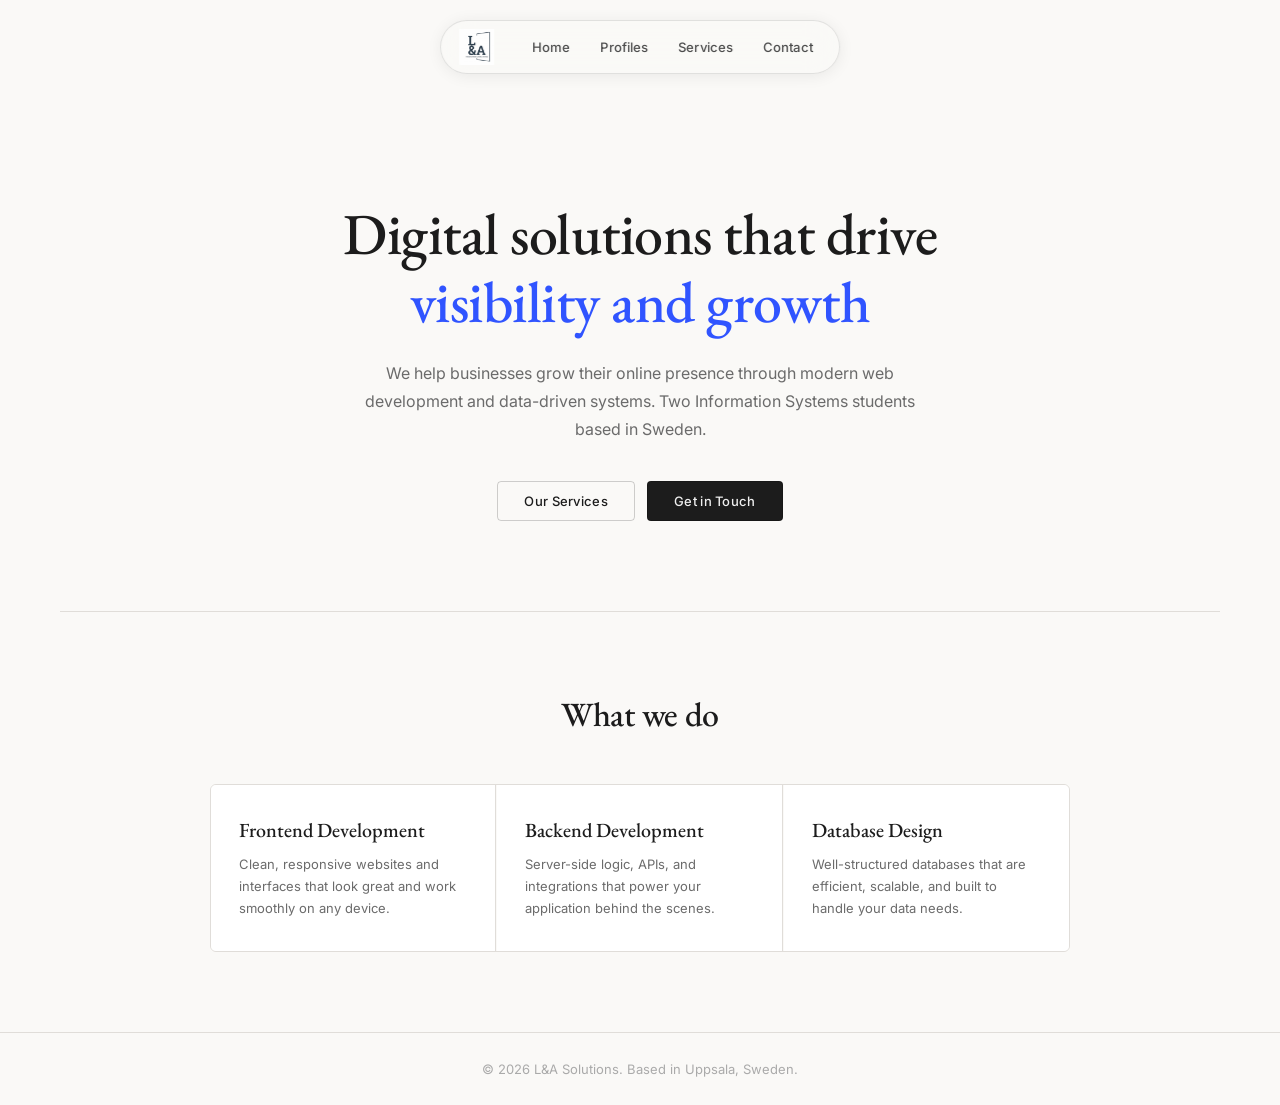
==== index.html @ 57d4ccfe "Moved to org" ====
<!DOCTYPE html>
<html lang="en">
<head>
    <meta charset="UTF-8">
    <meta name="viewport" content="width=device-width, initial-scale=1.0">
    <title>L&A Solutions</title>
    <link rel="stylesheet" href="style.css">
    <link rel="icon" type="image/png" href="favicon.png.png">
</head>
<body>

    <header>
        <div class="header-container">
            <a href="index.html" class="logo-link"><img src="logo.png" alt="L&A Solutions" class="logo"></a>
            <nav>
                <ul class="menu">
                    <li><a href="index.html">Home</a></li>
                    <li class="dropdown">
                        <a href="#">Profiles</a>
                        <ul class="dropdown-menu">
                            <li><a href="linus.html">Linus Kammonen</a></li>
                            <li><a href="alfred.html">Alfred Arvidsson</a></li>
                        </ul>
                    </li>
                    <li><a href="services.html">Services</a></li>
                    <li><a href="contact.html">Contact</a></li>
                </ul>
            </nav>
        </div>
    </header>

    <main>
        <div class="hero">
            <h1>Digital solutions that drive  <em>visibility and growth</em></h1>
            <p>
                We help businesses grow their online presence through modern web development and data-driven systems.
                Two Information Systems students based in Sweden.
            </p>
            <div class="hero-buttons">
                <a href="services.html" class="btn-primary">Our Services</a>
                <a href="contact.html" class="btn-secondary">Get in Touch</a>
            </div>
        </div>

        <hr class="section-divider">

        <section>
            <h2>What we do</h2>
            <div class="card-grid">
                <div class="card">
                    <h3>Frontend Development</h3>
                    <p>Clean, responsive websites and interfaces that look great and work smoothly on any device.</p>
                </div>
                <div class="card">
                    <h3>Backend Development</h3>
                    <p>Server-side logic, APIs, and integrations that power your application behind the scenes.</p>
                </div>
                <div class="card">
                    <h3>Database Design</h3>
                    <p>Well-structured databases that are efficient, scalable, and built to handle your data needs.</p>
                </div>
            </div>
        </section>
    </main>

    <footer>
        <p>&copy; 2026 L&A Solutions. Based in Uppsala, Sweden.</p>
    </footer>

</body>
</html>
---- style.css ----
@import url('https://fonts.googleapis.com/css2?family=EB+Garamond:ital,wght@0,400;0,500;0,600;1,400&family=Inter:wght@400;500;600&display=swap');

* {
    margin: 0;
    padding: 0;
    box-sizing: border-box;
}

body {
    font-family: 'Inter', sans-serif;
    background-color: #faf9f7;
    color: #1c1c1c;
}

/* ── HEADER ── */
header {
    position: fixed;
    top: 20px;
    left: 50%;
    transform: translateX(-50%);
    z-index: 100;
    width: auto;
}

.header-container {
    display: flex;
    align-items: center;
    gap: 24px;
    padding: 8px 12px 8px 18px;
    background: rgba(250, 249, 247, 0.85);
    backdrop-filter: blur(16px);
    -webkit-backdrop-filter: blur(16px);
    border: 1px solid rgba(0, 0, 0, 0.1);
    border-radius: 50px;
    box-shadow: 0 2px 16px rgba(0, 0, 0, 0.07);
}

.logo-link {
    display: flex;
    align-items: center;
    flex-shrink: 0;
}

.logo {
    height: 36px;
    width: auto;
}

/* ── NAV ── */
nav ul.menu {
    list-style: none;
    display: flex;
    gap: 2px;
    margin: 0;
    padding: 0;
}

.menu a {
    text-decoration: none;
    color: #4b4b4b;
    font-size: 13px;
    font-weight: 500;
    padding: 6px 14px;
    border-radius: 50px;
    transition: background-color 0.15s, color 0.15s;
    white-space: nowrap;
    display: block;
    letter-spacing: 0.1px;
}

.menu a:hover {
    background-color: rgba(0, 0, 0, 0.05);
    color: #1c1c1c;
}

/* ── DROPDOWN ── */
.dropdown {
    position: relative;
}

.dropdown-menu {
    display: none;
    position: absolute;
    top: calc(100% + 10px);
    left: 50%;
    transform: translateX(-50%);
    background-color: #faf9f7;
    border: 1px solid rgba(0, 0, 0, 0.1);
    border-radius: 8px;
    list-style: none;
    padding: 6px;
    min-width: 190px;
    box-shadow: 0 8px 24px rgba(0, 0, 0, 0.08);
}

/* invisible bridge to prevent hover gap */
.dropdown::after {
    content: '';
    position: absolute;
    top: 100%;
    left: 0;
    right: 0;
    height: 10px;
}

.dropdown-menu li a {
    display: block;
    padding: 8px 14px;
    border-radius: 5px;
    color: #4b4b4b;
    font-size: 13px;
    font-weight: 500;
    text-decoration: none;
    transition: background-color 0.15s, color 0.15s;
}

.dropdown-menu li a:hover {
    background-color: rgba(0, 0, 0, 0.05);
    color: #1c1c1c;
}

.dropdown:hover .dropdown-menu {
    display: block;
}

/* ── MAIN OFFSET for fixed header ── */
main {
    padding-top: 90px;
}

/* ── HERO ── */
.hero {
    padding: 110px 60px 90px;
    max-width: 780px;
    margin: 0 auto;
    text-align: center;
}

.hero h1 {
    font-family: 'EB Garamond', Georgia, serif;
    font-size: 58px;
    font-weight: 500;
    line-height: 1.18;
    color: #1c1c1c;
    margin-bottom: 22px;
    letter-spacing: -0.5px;
}

.hero h1 em {
    font-style: normal;
    color: #3054ff;
}

.hero p {
    font-size: 16px;
    color: #6b6b6b;
    line-height: 1.75;
    margin-bottom: 38px;
    max-width: 580px;
    margin-left: auto;
    margin-right: auto;
}

.hero-buttons {
    display: flex;
    gap: 12px;
    justify-content: center;
    flex-wrap: wrap;
}

.btn-primary {
    background-color: transparent;
    color: #1c1c1c;
    padding: 11px 26px;
    border-radius: 4px;
    border: 1px solid rgba(0, 0, 0, 0.18);

    text-decoration: none;
    font-weight: 500;
    font-size: 13px;
    letter-spacing: 0.3px;
    transition: background-color 0.25s, border-color 0.25s;
}

.btn-primary:hover {
    background-color: #efefef;
}

.btn-secondary {
    background-color: #1c1c1c;
    color: #efefef;
    padding: 11px 26px;
    border-radius: 4px;
    border: 1px solid rgba(0, 0, 0, 0.18);
    text-decoration: none;
    font-weight: 500;
    font-size: 13px;
    letter-spacing: 0.3px;
    transition: background-color 0.25s, border-color 0.25s;
}

.btn-secondary:hover {
    
    background-color: #767474;
    color: #efefef;
}

/* ── SECTION ── */
section {
    padding: 80px 60px;
}

section h2 {
    font-family: 'EB Garamond', Georgia, serif;
    font-size: 34px;
    font-weight: 500;
    text-align: center;
    margin-bottom: 48px;
    color: #1c1c1c;
    letter-spacing: -0.3px;
}

/* ── CARDS ── */
.card-grid {
    display: grid;
    grid-template-columns: repeat(auto-fit, minmax(240px, 1fr));
    gap: 1px;
    max-width: 860px;
    margin: 0 auto;
    border: 1px solid #e0ddd9;
    border-radius: 6px;
    overflow: hidden;
}

.card {
    background-color: #ffffff;
    padding: 32px 28px;
    border-right: 1px solid #e0ddd9;
}

.card:last-child {
    border-right: none;
}

.card h3 {
    font-family: 'EB Garamond', Georgia, serif;
    font-size: 20px;
    font-weight: 500;
    margin-bottom: 10px;
    color: #1c1c1c;
}

.card p {
    font-size: 13px;
    color: #6b6b6b;
    line-height: 1.7;
}

/* ── DIVIDER ── */
.section-divider {
    border: none;
    border-top: 1px solid #e0ddd9;
    margin: 0 60px;
}

/* ── PAGE HERO (contact, services etc.) ── */
.page-hero {
    padding: 110px 60px 70px;
    max-width: 780px;
    margin: 0 auto;
    text-align: center;
}

.page-hero h1 {
    font-family: 'EB Garamond', Georgia, serif;
    font-size: 52px;
    font-weight: 500;
    line-height: 1.18;
    color: #1c1c1c;
    margin-bottom: 18px;
    letter-spacing: -0.5px;
}

.page-hero h1 em {
    font-style: normal;
    color: #3054ff;
}

.page-hero p {
    font-size: 16px;
    color: #6b6b6b;
    line-height: 1.75;
    max-width: 500px;
    margin: 0 auto;
}

/* ── CONTACT ── */
.contact-section {
    padding: 80px 60px;
}

.contact-grid {
    display: grid;
    grid-template-columns: 1fr 2fr;
    gap: 80px;
    max-width: 860px;
    margin: 0 auto;
}

.contact-info h2 {
    font-family: 'EB Garamond', Georgia, serif;
    font-size: 22px;
    font-weight: 500;
    color: #1c1c1c;
    margin-bottom: 28px;
    letter-spacing: -0.2px;
}

.info-item {
    display: flex;
    flex-direction: column;
    gap: 3px;
    margin-bottom: 20px;
}

.info-label {
    font-size: 11px;
    font-weight: 600;
    text-transform: uppercase;
    letter-spacing: 0.8px;
    color: #aaaaaa;
}

.info-item a,
.info-item span:not(.info-label) {
    font-size: 14px;
    color: #4b4b4b;
    text-decoration: none;
}

.info-item a:hover {
    color: #1c1c1c;
}

/* ── FORM ── */
.contact-form {
    display: flex;
    flex-direction: column;
    gap: 20px;
}

.form-group {
    display: flex;
    flex-direction: column;
    gap: 6px;
}

.form-group label {
    font-size: 12px;
    font-weight: 600;
    text-transform: uppercase;
    letter-spacing: 0.8px;
    color: #aaaaaa;
}

.form-group input,
.form-group textarea {
    font-family: 'Inter', sans-serif;
    font-size: 14px;
    color: #1c1c1c;
    background-color: #ffffff;
    border: 1px solid #e0ddd9;
    border-radius: 4px;
    padding: 10px 14px;
    outline: none;
    transition: border-color 0.15s;
    resize: vertical;
}

.form-group input::placeholder,
.form-group textarea::placeholder {
    color: #c0bdb9;
}

.form-group input:focus,
.form-group textarea:focus {
    border-color: #3054ff;
}

.contact-form .btn-primary {
    align-self: flex-start;
    cursor: pointer;
    border: none;
    font-family: 'Inter', sans-serif;
}

/* ── FOOTER ── */
footer {
    padding: 28px 60px;
    text-align: center;
    color: #aaaaaa;
    font-size: 13px;
    border-top: 1px solid #e0ddd9;
}

/* ── SERVICES PAGE ── */
.s-hero {
    padding: 140px 60px 100px;
    max-width: 900px;
    margin: 0 auto;
}

.s-hero-eyebrow {
    display: inline-flex;
    align-items: center;
    gap: 10px;
    font-size: 11px;
    font-weight: 600;
    letter-spacing: 1.8px;
    text-transform: uppercase;
    color: #6b8cff;
    margin-bottom: 32px;
}

.s-hero-eyebrow::before {
    content: '';
    display: block;
    width: 24px;
    height: 1px;
    background: #6b8cff;
}

.s-hero h1 {
    font-family: 'EB Garamond', Georgia, serif;
    font-size: clamp(42px, 6vw, 68px);
    font-weight: 500;
    line-height: 1.1;
    color: #1c1c1c;
    letter-spacing: -1px;
    margin-bottom: 28px;
    max-width: 720px;
}

.s-hero h1 em {
    font-style: italic;
    color: #3054ff;
}

.s-hero-sub {
    font-size: 15px;
    font-weight: 300;
    color: #555555;
    letter-spacing: 0.4px;
    font-family: 'Inter', sans-serif;
}

.s-hero-sub span {
    color: #3a3a3a;
    margin: 0 10px;
}

.s-rule {
    border: none;
    border-top: 1px solid #1e1e1e;
    margin: 0;
}

.s-grid-section {
    padding: 80px 60px 100px;
    max-width: 1100px;
    margin: 0 auto;
}

.s-grid {
    display: grid;
    grid-template-columns: repeat(3, 1fr);
    gap: 1px;
    background: #6b6a6a;
    border: 1px solid #6b6a6a;
    border-radius: 10px;
    overflow: hidden;
}

.s-card {
    background: #ffffff;
    border: 1px 0.1px solid #5c5c5c;
    padding: 44px 36px 40px;
    display: flex;
    flex-direction: column;
    gap: 0;
    transition: background 0.25s ease, transform 0.25s ease;
    position: relative;
    overflow: hidden;
}

.s-card::after {
    content: '';
    position: absolute;
    inset: 0;
    border: 1px solid transparent;
    border-radius: 0;
    transition: border-color 0.25s ease;
    pointer-events: none;
}

.s-card:hover {
    background: #141414;
    transform: translateY(-2px);
    z-index: 1;
    color: #ffffff;
}

.s-card:hover::after {
    border-color: rgba(107, 140, 255, 0.2);
}

.s-card-number {
    font-family: 'EB Garamond', Georgia, serif;
    font-size: 88px;
    font-weight: 400;
    line-height: 0.85;
    color: #1c1c1c;
    letter-spacing: -3px;
    margin-bottom: 32px;
    display: block;
    user-select: none;
}
.s-card:hover .s-card-number {
    color: #ffffff;
    transform: translateX(2px); /* Subtil rörelse åt höger för extra "pop" */

    text-shadow: 0 0 20px rgba(255, 255, 255, 0.1);
}
.s-card:hover .s-card-desc{

    color: #868686;
}
.s-card:hover .s-card-features ul li{


        /* texten nedanför desc */
}


.s-card-tag {
    font-size: 10px;
    font-weight: 600;
    letter-spacing: 2px;
    text-transform: uppercase;
    color: #6b8cff;
    margin-bottom: 12px;
}

.s-card h2 {
    font-family: 'EB Garamond', Georgia, serif;
    font-size: 26px;
    font-weight: 500;
    color: #504f4f;
    letter-spacing: -0.3px;
    margin-bottom: 16px;
    line-height: 1.2;
}

.s-card-desc {
    font-size: 13.5px;
    color: #666666;
    line-height: 1.75;
    margin-bottom: 28px;
    flex-grow: 1;
}

.s-card-features {
    list-style: none;
    display: flex;
    flex-direction: column;
    gap: 8px;
    border-top: 1px solid #1e1e1e;
    padding-top: 24px;
}

.s-card-features li {
    font-size: 12.5px;
    color: #555555;
    line-height: 1.5;
    display: flex;
    gap: 10px;
    align-items: baseline;
}

.s-card-features li::before {
    content: '–';
    color: #6b8cff;
    flex-shrink: 0;
    font-weight: 500;
}

.s-cta-wrapper {
    padding: 0 60px 120px;
}

.s-cta {
    max-width: 1100px;
    margin: 50px auto;
    border: 1px solid #5c5c5c;
    border-radius: 10px;
    padding: 72px 80px;
    display: grid;
    grid-template-columns: 1fr auto;
    gap: 40px;
    align-items: center;
    background: #ffffff;
    position: relative;
    overflow: hidden;
    transition: background 0.25s ease, transform 0.25s ease;

}

.s-cta::before {
    content: '';
    position: absolute;
    top: 0;
    left: 0;
    right: 0;
    height: 1px;
    background: linear-gradient(90deg, transparent, #6b8cff 50%, transparent);
    opacity: 0.4;
}

.s-cta:hover  {
    border-color: #ebeaea;
    background: #000000;
    transform: translateY(-2px);
    z-index: 1;

}
.s-cta:hover .s-cta-text h2{

    color: #e9e9e9;;


}
.s-cta:hover .s-cta-text p{

    color: #868686;
}
.s-cta::after {
    content: '';
    position: absolute;
    inset: 0;
    border: 1px solid transparent;
    border-radius: 0;
    transition: border-color 0.25s ease;
    pointer-events: none;
}


.s-cta-text h2 {
    font-family: 'EB Garamond', Georgia, serif;
    font-size: 38px;
    font-weight: 500;
    color: #1c1c1c;
    letter-spacing: -0.5px;
    margin-bottom: 12px;
    line-height: 1.15;
}

.s-cta-text p {
    font-size: 14px;
    color: #666666;
    line-height: 1.7;
    max-width: 440px;
}

.s-cta-btn {
    display: inline-block;
    background: #F0eee9;
    color: #111111;
    border: 1px solid #5c5c5c;

    font-family: 'Inter', sans-serif;
    font-size: 13px;
    font-weight: 600;
    letter-spacing: 0.2px;
    padding: 14px 28px;
    border-radius: 5px;
    text-decoration: none;
    white-space: nowrap;
    transition: background 0.15s ease, transform 0.15s ease, box-shadow 0.15s ease;
}

.s-cta-btn:hover {
    background: #ffffff;
    transform: translateY(-1px);
    box-shadow: 0 8px 24px rgba(107, 140, 255, 0.15);
}

@media (max-width: 900px) {
    .s-grid {
        grid-template-columns: 1fr;
    }

    .s-cta {
        grid-template-columns: 1fr;
        padding: 48px 40px;
        gap: 28px;
    }

    .s-cta-text h2 {
        font-size: 30px;
    }

    .s-grid-section,
    .s-hero,
    .s-cta-wrapper {
        padding-left: 24px;
        padding-right: 24px;
    }
}

@media (max-width: 640px) {
    .s-hero {
        padding-top: 110px;
        padding-bottom: 72px;
    }

    .s-hero-sub {
        display: flex;
        flex-direction: column;
        gap: 4px;
    }

    .s-hero-sub span {
        display: none;
    }

    .s-card {
        padding: 36px 28px 32px;
    }

    .s-card-number {
        font-size: 64px;
    }
}
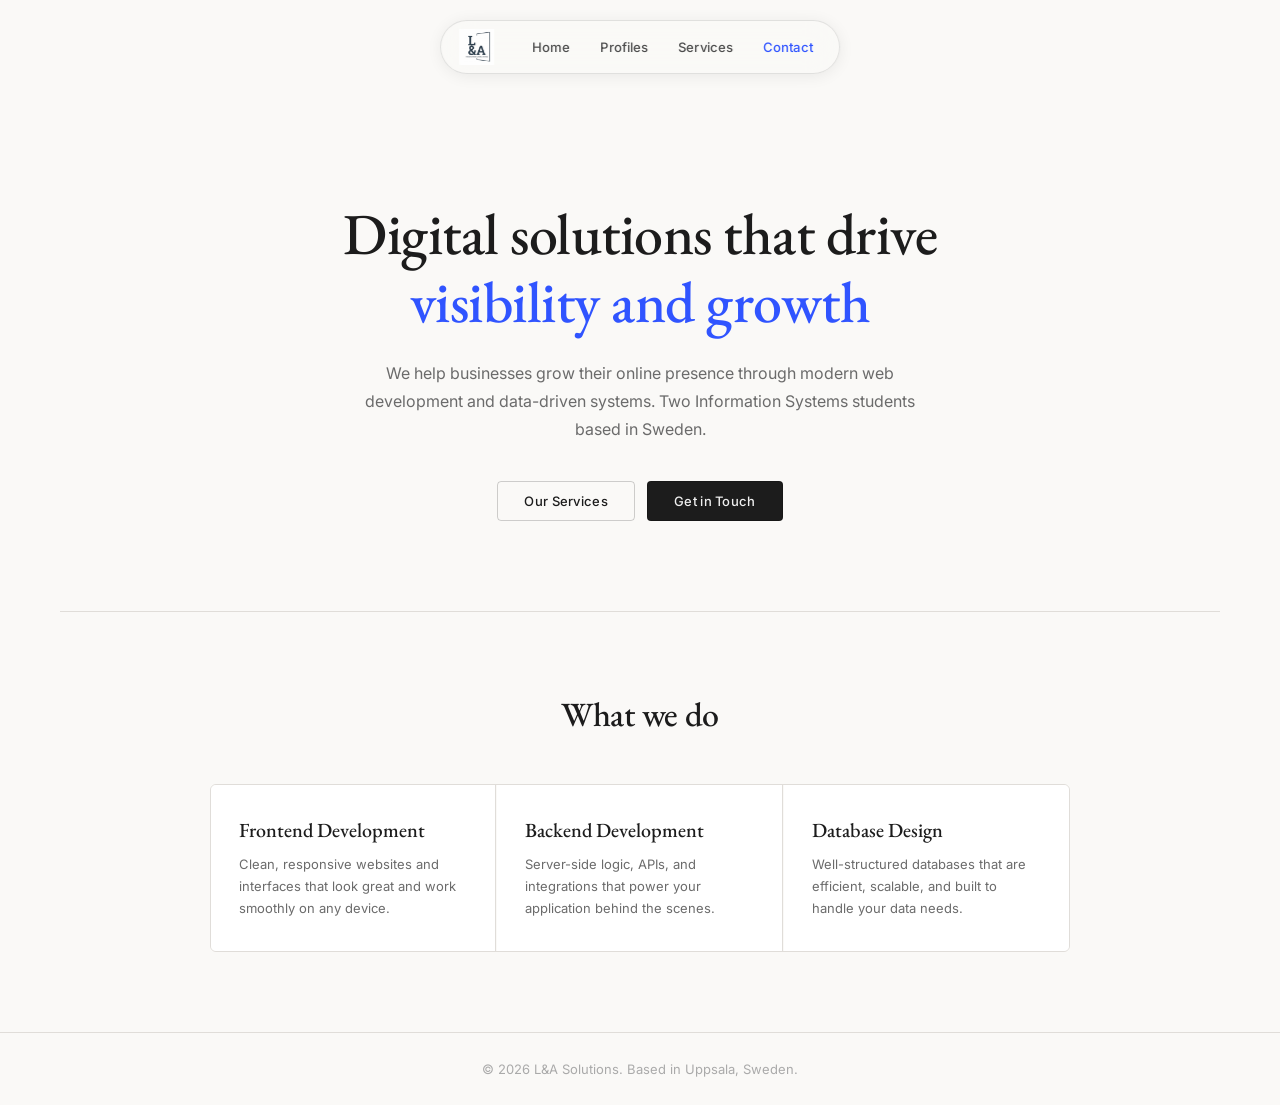
==== commit 0edb07fd: "fix horisontal overflow och blå contact button" ====
--- a/index.html
+++ b/index.html
@@ -23,7 +23,7 @@
                         </ul>
                     </li>
                     <li><a href="services.html">Services</a></li>
-                    <li><a href="contact.html">Contact</a></li>
+                    <li><a href="contact.html" class="contact-button">Contact</a></li>
                 </ul>
             </nav>
         </div>
--- a/style.css
+++ b/style.css
@@ -10,6 +10,7 @@
     font-family: 'Inter', sans-serif;
     background-color: #faf9f7;
     color: #1c1c1c;
+    overflow-x: hidden;
 }
 
 /* ── HEADER ── */
@@ -68,10 +69,10 @@
     letter-spacing: 0.1px;
 }
 
-.menu a:hover {
-    background-color: rgba(0, 0, 0, 0.05);
-    color: #1c1c1c;
-}
+    .menu a:hover {
+        background-color: rgba(0, 0, 0, 0.05);
+        color: #1c1c1c;
+    }
 
 /* ── DROPDOWN ── */
 .dropdown {
@@ -114,10 +115,10 @@
     transition: background-color 0.15s, color 0.15s;
 }
 
-.dropdown-menu li a:hover {
-    background-color: rgba(0, 0, 0, 0.05);
-    color: #1c1c1c;
-}
+    .dropdown-menu li a:hover {
+        background-color: rgba(0, 0, 0, 0.05);
+        color: #1c1c1c;
+    }
 
 .dropdown:hover .dropdown-menu {
     display: block;
@@ -136,30 +137,30 @@
     text-align: center;
 }
 
-.hero h1 {
-    font-family: 'EB Garamond', Georgia, serif;
-    font-size: 58px;
-    font-weight: 500;
-    line-height: 1.18;
-    color: #1c1c1c;
-    margin-bottom: 22px;
-    letter-spacing: -0.5px;
-}
-
-.hero h1 em {
-    font-style: normal;
-    color: #3054ff;
-}
-
-.hero p {
-    font-size: 16px;
-    color: #6b6b6b;
-    line-height: 1.75;
-    margin-bottom: 38px;
-    max-width: 580px;
-    margin-left: auto;
-    margin-right: auto;
-}
+    .hero h1 {
+        font-family: 'EB Garamond', Georgia, serif;
+        font-size: 58px;
+        font-weight: 500;
+        line-height: 1.18;
+        color: #1c1c1c;
+        margin-bottom: 22px;
+        letter-spacing: -0.5px;
+    }
+
+        .hero h1 em {
+            font-style: normal;
+            color: #3054ff;
+        }
+
+    .hero p {
+        font-size: 16px;
+        color: #6b6b6b;
+        line-height: 1.75;
+        margin-bottom: 38px;
+        max-width: 580px;
+        margin-left: auto;
+        margin-right: auto;
+    }
 
 .hero-buttons {
     display: flex;
@@ -174,7 +175,6 @@
     padding: 11px 26px;
     border-radius: 4px;
     border: 1px solid rgba(0, 0, 0, 0.18);
-
     text-decoration: none;
     font-weight: 500;
     font-size: 13px;
@@ -182,9 +182,9 @@
     transition: background-color 0.25s, border-color 0.25s;
 }
 
-.btn-primary:hover {
-    background-color: #efefef;
-}
+    .btn-primary:hover {
+        background-color: #efefef;
+    }
 
 .btn-secondary {
     background-color: #1c1c1c;
@@ -199,26 +199,25 @@
     transition: background-color 0.25s, border-color 0.25s;
 }
 
-.btn-secondary:hover {
-    
-    background-color: #767474;
-    color: #efefef;
-}
+    .btn-secondary:hover {
+        background-color: #767474;
+        color: #efefef;
+    }
 
 /* ── SECTION ── */
 section {
     padding: 80px 60px;
 }
 
-section h2 {
-    font-family: 'EB Garamond', Georgia, serif;
-    font-size: 34px;
-    font-weight: 500;
-    text-align: center;
-    margin-bottom: 48px;
-    color: #1c1c1c;
-    letter-spacing: -0.3px;
-}
+    section h2 {
+        font-family: 'EB Garamond', Georgia, serif;
+        font-size: 34px;
+        font-weight: 500;
+        text-align: center;
+        margin-bottom: 48px;
+        color: #1c1c1c;
+        letter-spacing: -0.3px;
+    }
 
 /* ── CARDS ── */
 .card-grid {
@@ -238,23 +237,23 @@
     border-right: 1px solid #e0ddd9;
 }
 
-.card:last-child {
-    border-right: none;
-}
-
-.card h3 {
-    font-family: 'EB Garamond', Georgia, serif;
-    font-size: 20px;
-    font-weight: 500;
-    margin-bottom: 10px;
-    color: #1c1c1c;
-}
-
-.card p {
-    font-size: 13px;
-    color: #6b6b6b;
-    line-height: 1.7;
-}
+    .card:last-child {
+        border-right: none;
+    }
+
+    .card h3 {
+        font-family: 'EB Garamond', Georgia, serif;
+        font-size: 20px;
+        font-weight: 500;
+        margin-bottom: 10px;
+        color: #1c1c1c;
+    }
+
+    .card p {
+        font-size: 13px;
+        color: #6b6b6b;
+        line-height: 1.7;
+    }
 
 /* ── DIVIDER ── */
 .section-divider {
@@ -269,30 +268,36 @@
     max-width: 780px;
     margin: 0 auto;
     text-align: center;
-}
-
-.page-hero h1 {
-    font-family: 'EB Garamond', Georgia, serif;
-    font-size: 52px;
-    font-weight: 500;
-    line-height: 1.18;
-    color: #1c1c1c;
-    margin-bottom: 18px;
-    letter-spacing: -0.5px;
-}
-
-.page-hero h1 em {
-    font-style: normal;
-    color: #3054ff;
-}
-
-.page-hero p {
-    font-size: 16px;
-    color: #6b6b6b;
-    line-height: 1.75;
-    max-width: 500px;
-    margin: 0 auto;
-}
+    
+}
+.header-container .contact-button {
+
+    color: #3054ff
+}
+    
+
+    .page-hero h1 {
+        font-family: 'EB Garamond', Georgia, serif;
+        font-size: 52px;
+        font-weight: 500;
+        line-height: 1.18;
+        color: #1c1c1c;
+        margin-bottom: 18px;
+        letter-spacing: -0.5px;
+    }
+
+        .page-hero h1 em {
+            font-style: normal;
+            color: #3054ff;
+        }
+
+    .page-hero p {
+        font-size: 16px;
+        color: #6b6b6b;
+        line-height: 1.75;
+        max-width: 500px;
+        margin: 0 auto;
+    }
 
 /* ── CONTACT ── */
 .contact-section {
@@ -338,9 +343,9 @@
     text-decoration: none;
 }
 
-.info-item a:hover {
-    color: #1c1c1c;
-}
+    .info-item a:hover {
+        color: #1c1c1c;
+    }
 
 /* ── FORM ── */
 .contact-form {
@@ -355,37 +360,37 @@
     gap: 6px;
 }
 
-.form-group label {
-    font-size: 12px;
-    font-weight: 600;
-    text-transform: uppercase;
-    letter-spacing: 0.8px;
-    color: #aaaaaa;
-}
-
-.form-group input,
-.form-group textarea {
-    font-family: 'Inter', sans-serif;
-    font-size: 14px;
-    color: #1c1c1c;
-    background-color: #ffffff;
-    border: 1px solid #e0ddd9;
-    border-radius: 4px;
-    padding: 10px 14px;
-    outline: none;
-    transition: border-color 0.15s;
-    resize: vertical;
-}
-
-.form-group input::placeholder,
-.form-group textarea::placeholder {
-    color: #c0bdb9;
-}
-
-.form-group input:focus,
-.form-group textarea:focus {
-    border-color: #3054ff;
-}
+    .form-group label {
+        font-size: 12px;
+        font-weight: 600;
+        text-transform: uppercase;
+        letter-spacing: 0.8px;
+        color: #aaaaaa;
+    }
+
+    .form-group input,
+    .form-group textarea {
+        font-family: 'Inter', sans-serif;
+        font-size: 14px;
+        color: #1c1c1c;
+        background-color: #ffffff;
+        border: 1px solid #e0ddd9;
+        border-radius: 4px;
+        padding: 10px 14px;
+        outline: none;
+        transition: border-color 0.15s;
+        resize: vertical;
+    }
+
+        .form-group input::placeholder,
+        .form-group textarea::placeholder {
+            color: #c0bdb9;
+        }
+
+        .form-group input:focus,
+        .form-group textarea:focus {
+            border-color: #3054ff;
+        }
 
 .contact-form .btn-primary {
     align-self: flex-start;
@@ -422,13 +427,13 @@
     margin-bottom: 32px;
 }
 
-.s-hero-eyebrow::before {
-    content: '';
-    display: block;
-    width: 24px;
-    height: 1px;
-    background: #6b8cff;
-}
+    .s-hero-eyebrow::before {
+        content: '';
+        display: block;
+        width: 24px;
+        height: 1px;
+        background: #6b8cff;
+    }
 
 .s-hero h1 {
     font-family: 'EB Garamond', Georgia, serif;
@@ -441,10 +446,10 @@
     max-width: 720px;
 }
 
-.s-hero h1 em {
-    font-style: italic;
-    color: #3054ff;
-}
+    .s-hero h1 em {
+        font-style: italic;
+        color: #3054ff;
+    }
 
 .s-hero-sub {
     font-size: 15px;
@@ -454,10 +459,10 @@
     font-family: 'Inter', sans-serif;
 }
 
-.s-hero-sub span {
-    color: #3a3a3a;
-    margin: 0 10px;
-}
+    .s-hero-sub span {
+        color: #3a3a3a;
+        margin: 0 10px;
+    }
 
 .s-rule {
     border: none;
@@ -493,26 +498,26 @@
     overflow: hidden;
 }
 
-.s-card::after {
-    content: '';
-    position: absolute;
-    inset: 0;
-    border: 1px solid transparent;
-    border-radius: 0;
-    transition: border-color 0.25s ease;
-    pointer-events: none;
-}
-
-.s-card:hover {
-    background: #141414;
-    transform: translateY(-2px);
-    z-index: 1;
-    color: #ffffff;
-}
-
-.s-card:hover::after {
-    border-color: rgba(107, 140, 255, 0.2);
-}
+    .s-card::after {
+        content: '';
+        position: absolute;
+        inset: 0;
+        border: 1px solid transparent;
+        border-radius: 0;
+        transition: border-color 0.25s ease;
+        pointer-events: none;
+    }
+
+    .s-card:hover {
+        background: #141414;
+        transform: translateY(-2px);
+        z-index: 1;
+        color: #ffffff;
+    }
+
+        .s-card:hover::after {
+            border-color: rgba(107, 140, 255, 0.2);
+        }
 
 .s-card-number {
     font-family: 'EB Garamond', Georgia, serif;
@@ -525,20 +530,20 @@
     display: block;
     user-select: none;
 }
+
 .s-card:hover .s-card-number {
     color: #ffffff;
     transform: translateX(2px); /* Subtil rörelse åt höger för extra "pop" */
 
     text-shadow: 0 0 20px rgba(255, 255, 255, 0.1);
 }
-.s-card:hover .s-card-desc{
-
+
+.s-card:hover .s-card-desc {
     color: #868686;
 }
-.s-card:hover .s-card-features ul li{
-
-
-        /* texten nedanför desc */
+
+.s-card:hover .s-card-features ul li {
+    /* texten nedanför desc */
 }
 
 
@@ -578,21 +583,21 @@
     padding-top: 24px;
 }
 
-.s-card-features li {
-    font-size: 12.5px;
-    color: #555555;
-    line-height: 1.5;
-    display: flex;
-    gap: 10px;
-    align-items: baseline;
-}
-
-.s-card-features li::before {
-    content: '–';
-    color: #6b8cff;
-    flex-shrink: 0;
-    font-weight: 500;
-}
+    .s-card-features li {
+        font-size: 12.5px;
+        color: #555555;
+        line-height: 1.5;
+        display: flex;
+        gap: 10px;
+        align-items: baseline;
+    }
+
+        .s-card-features li::before {
+            content: '–';
+            color: #6b8cff;
+            flex-shrink: 0;
+            font-weight: 500;
+        }
 
 .s-cta-wrapper {
     padding: 0 60px 120px;
@@ -612,46 +617,44 @@
     position: relative;
     overflow: hidden;
     transition: background 0.25s ease, transform 0.25s ease;
-
-}
-
-.s-cta::before {
-    content: '';
-    position: absolute;
-    top: 0;
-    left: 0;
-    right: 0;
-    height: 1px;
-    background: linear-gradient(90deg, transparent, #6b8cff 50%, transparent);
-    opacity: 0.4;
-}
-
-.s-cta:hover  {
-    border-color: #ebeaea;
-    background: #000000;
-    transform: translateY(-2px);
-    z-index: 1;
-
-}
-.s-cta:hover .s-cta-text h2{
-
-    color: #e9e9e9;;
-
-
-}
-.s-cta:hover .s-cta-text p{
-
-    color: #868686;
-}
-.s-cta::after {
-    content: '';
-    position: absolute;
-    inset: 0;
-    border: 1px solid transparent;
-    border-radius: 0;
-    transition: border-color 0.25s ease;
-    pointer-events: none;
-}
+}
+
+    .s-cta::before {
+        content: '';
+        position: absolute;
+        top: 0;
+        left: 0;
+        right: 0;
+        height: 1px;
+        background: linear-gradient(90deg, transparent, #6b8cff 50%, transparent);
+        opacity: 0.4;
+    }
+
+    .s-cta:hover {
+        border-color: #ebeaea;
+        background: #000000;
+        transform: translateY(-2px);
+        z-index: 1;
+    }
+
+        .s-cta:hover .s-cta-text h2 {
+            color: #e9e9e9;
+            ;
+        }
+
+        .s-cta:hover .s-cta-text p {
+            color: #868686;
+        }
+
+    .s-cta::after {
+        content: '';
+        position: absolute;
+        inset: 0;
+        border: 1px solid transparent;
+        border-radius: 0;
+        transition: border-color 0.25s ease;
+        pointer-events: none;
+    }
 
 
 .s-cta-text h2 {
@@ -676,7 +679,6 @@
     background: #F0eee9;
     color: #111111;
     border: 1px solid #5c5c5c;
-
     font-family: 'Inter', sans-serif;
     font-size: 13px;
     font-weight: 600;
@@ -688,11 +690,11 @@
     transition: background 0.15s ease, transform 0.15s ease, box-shadow 0.15s ease;
 }
 
-.s-cta-btn:hover {
-    background: #ffffff;
-    transform: translateY(-1px);
-    box-shadow: 0 8px 24px rgba(107, 140, 255, 0.15);
-}
+    .s-cta-btn:hover {
+        background: #ffffff;
+        transform: translateY(-1px);
+        box-shadow: 0 8px 24px rgba(107, 140, 255, 0.15);
+    }
 
 @media (max-width: 900px) {
     .s-grid {
@@ -729,9 +731,9 @@
         gap: 4px;
     }
 
-    .s-hero-sub span {
-        display: none;
-    }
+        .s-hero-sub span {
+            display: none;
+        }
 
     .s-card {
         padding: 36px 28px 32px;
@@ -742,3 +744,59 @@
     }
 }
 
+/* ── RESPONSIVE FOR CONTACT AND GENERAL ── */
+@media (max-width: 768px) {
+    .hero,
+    .page-hero {
+        padding: 80px 20px 60px;
+    }
+
+    section,
+    .contact-section {
+        padding: 60px 20px;
+    }
+
+    .contact-grid {
+        grid-template-columns: 1fr;
+        gap: 40px;
+    }
+
+    .section-divider {
+        margin: 0 20px;
+    }
+
+    footer {
+        padding: 20px;
+    }
+
+    .header-container {
+        padding: 8px 12px;
+        gap: 16px;
+    }
+
+    .menu a {
+        padding: 6px 10px;
+        font-size: 12px;
+    }
+}
+
+@media (max-width: 480px) {
+    .hero,
+    .page-hero {
+        padding: 60px 16px 40px;
+    }
+
+    section,
+    .contact-section {
+        padding: 40px 16px;
+    }
+
+    .section-divider {
+        margin: 0 16px;
+    }
+
+    footer {
+        padding: 16px;
+        font-size: 12px;
+    }
+}
